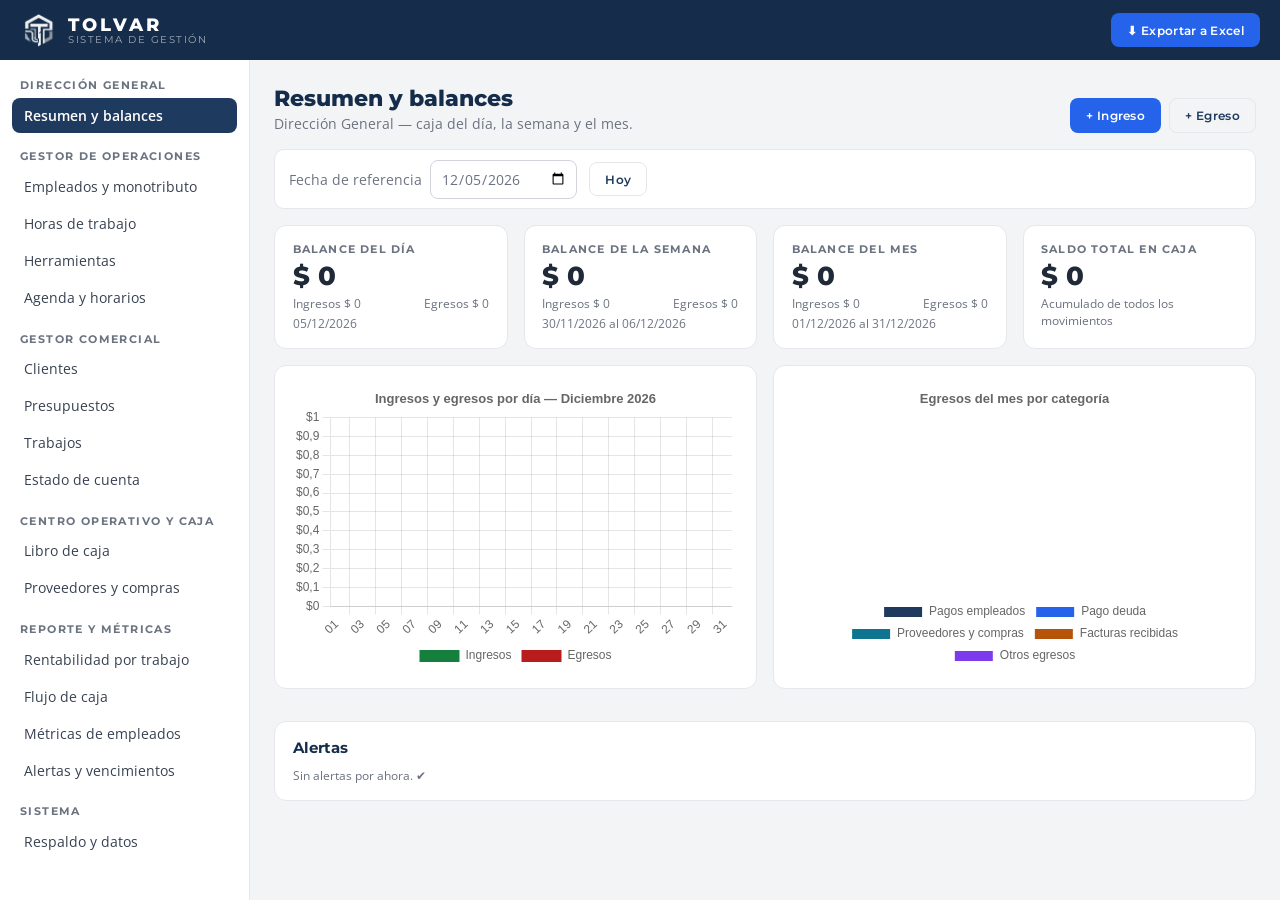
==== gestion/index.html @ 189f269f "Agregar sistema de gestión (/gestion): dashboard, libro de caja y exportación a Excel" ====
<!DOCTYPE html>
<html lang="es">
<head>
    <meta charset="UTF-8">
    <meta name="viewport" content="width=device-width, initial-scale=1.0">
    <meta name="robots" content="noindex, nofollow">
    <meta name="theme-color" content="#152d4a">
    <title>TOLVAR | Sistema de Gestión</title>
    <link rel="icon" href="../favicon.ico" sizes="48x48">
    <link rel="apple-touch-icon" sizes="180x180" href="../apple-touch-icon.png">
    <link href="https://fonts.googleapis.com/css2?family=Montserrat:wght@500;600;700;800&family=Open+Sans:wght@400;500;600&display=swap" rel="stylesheet">
    <link rel="stylesheet" href="style.css">
</head>
<body>
    <header class="top">
        <a class="brand" href="#resumen">
            <img src="../logo.png" alt="Tolvar" width="38" height="38">
            <span><b>TOLVAR</b><small>Sistema de gestión</small></span>
        </a>
        <div class="top-actions">
            <button class="btn btn-ghost" id="btnMenu" aria-label="Menú">☰</button>
            <button class="btn btn-primary" id="btnExcel">⬇ Exportar a Excel</button>
        </div>
    </header>

    <div class="layout">
        <nav id="side" aria-label="Módulos"></nav>
        <main id="main"></main>
    </div>

    <dialog id="dlg">
        <form method="dialog" id="dlgForm" autocomplete="off">
            <h3 id="dlgTitle"></h3>
            <div id="dlgBody" class="form-grid"></div>
            <div class="dlg-actions">
                <button type="button" class="btn btn-ghost" id="dlgCancel">Cancelar</button>
                <button type="submit" class="btn btn-primary">Guardar</button>
            </div>
        </form>
    </dialog>

    <div id="toast" class="toast" role="status" hidden></div>
    <noscript><p style="padding:2rem">Este sistema necesita JavaScript.</p></noscript>

    <script src="vendor/chart.umd.js"></script>
    <script src="vendor/exceljs.min.js"></script>
    <script src="app.js"></script>
</body>
</html>
---- gestion/style.css ----
*, *::before, *::after { margin: 0; padding: 0; box-sizing: border-box; }

:root {
    --navy: #1F3A5F;
    --navy-dark: #152d4a;
    --navy-light: #2a4d7a;
    --gray: #6B7280;
    --gray-bg: #F3F4F6;
    --off-white: #F9FAFB;
    --border: #E5E7EB;
    --accent: #2563EB;
    --accent-light: #DBEAFE;
    --ok: #15803d;
    --ok-bg: #DCFCE7;
    --bad: #b91c1c;
    --bad-bg: #FEE2E2;
    --warn: #b45309;
    --warn-bg: #FEF3C7;
}

html { scroll-behavior: smooth; }
body { font-family: 'Open Sans', sans-serif; color: #1F2937; background: var(--gray-bg); font-size: 15px; }
h1, h2, h3, .brand b, .nav-group, th, .btn, .card .label { font-family: 'Montserrat', sans-serif; }

/* ── Header ── */
.top {
    position: fixed; top: 0; left: 0; right: 0; height: 60px; z-index: 50;
    background: var(--navy-dark); color: #fff;
    display: flex; align-items: center; justify-content: space-between; padding: 0 1.25rem;
}
.brand { display: flex; align-items: center; gap: 10px; text-decoration: none; color: #fff; }
.brand img { border-radius: 8px; object-fit: contain; }
.brand span { display: flex; flex-direction: column; line-height: 1.1; }
.brand b { letter-spacing: 3px; font-size: 1.1rem; font-weight: 800; }
.brand small { font-size: .62rem; letter-spacing: 1.5px; text-transform: uppercase; opacity: .6; font-family: 'Montserrat', sans-serif; }
.top-actions { display: flex; gap: .5rem; align-items: center; }

/* ── Buttons ── */
.btn {
    border: 1px solid transparent; border-radius: 8px; padding: .55rem .95rem; font-size: .78rem; font-weight: 600;
    cursor: pointer; letter-spacing: .3px; transition: background .15s, border-color .15s;
}
.btn-primary { background: var(--accent); color: #fff; }
.btn-primary:hover { background: #1d4ed8; }
.btn-ghost { background: transparent; color: var(--navy); border-color: var(--border); }
.top .btn-ghost { color: #fff; border-color: rgba(255,255,255,.25); }
.btn-ghost:hover { background: rgba(31,58,95,.06); }
.btn-danger { background: var(--bad-bg); color: var(--bad); }
.btn-ok { background: var(--ok-bg); color: var(--ok); }
.mini {
    border: 1px solid var(--border); background: #fff; border-radius: 6px; padding: .25rem .5rem; font-size: .72rem;
    cursor: pointer; color: var(--navy); margin: 0 2px 2px 0; white-space: nowrap;
}
.mini:hover { background: var(--accent-light); }
.mini.del:hover { background: var(--bad-bg); color: var(--bad); }
#btnMenu { display: none; }

/* ── Layout ── */
.layout { display: grid; grid-template-columns: 250px 1fr; padding-top: 60px; min-height: 100vh; }
#side {
    background: #fff; border-right: 1px solid var(--border); padding: 1rem .75rem 2rem;
    position: sticky; top: 60px; height: calc(100vh - 60px); overflow-y: auto;
}
.nav-group { font-size: .66rem; font-weight: 700; letter-spacing: 1.4px; text-transform: uppercase; color: var(--gray); margin: 1.1rem .5rem .35rem; }
.nav-group:first-child { margin-top: .2rem; }
#side a {
    display: block; padding: .5rem .75rem; border-radius: 8px; text-decoration: none; color: #374151; font-size: .88rem; margin-bottom: 2px;
}
#side a:hover { background: var(--gray-bg); }
#side a.active { background: var(--navy); color: #fff; font-weight: 600; }
main { padding: 1.5rem; min-width: 0; max-width: 1200px; width: 100%; }

/* ── Page ── */
.page-head { display: flex; justify-content: space-between; align-items: flex-end; gap: 1rem; flex-wrap: wrap; margin-bottom: 1rem; }
.page-head h1 { font-size: 1.4rem; color: var(--navy-dark); font-weight: 800; }
.page-head p { color: var(--gray); font-size: .85rem; margin-top: 2px; }
.head-actions { display: flex; gap: .5rem; flex-wrap: wrap; }
.toolbar { display: flex; gap: .75rem; align-items: center; flex-wrap: wrap; background: #fff; border: 1px solid var(--border); border-radius: 10px; padding: .6rem .9rem; margin-bottom: 1rem; font-size: .85rem; }
.toolbar label { display: flex; align-items: center; gap: .5rem; color: var(--gray); }
input, select, textarea {
    font: inherit; padding: .5rem .6rem; border: 1px solid #D1D5DB; border-radius: 8px; background: #fff; width: 100%; color: inherit;
}
.toolbar input, .toolbar select { width: auto; }
input:focus, select:focus, textarea:focus { outline: 2px solid var(--accent-light); border-color: var(--accent); }
input[type=checkbox] { width: 18px; height: 18px; }

.grid { display: grid; gap: 1rem; margin-bottom: 1rem; }
.grid-4 { grid-template-columns: repeat(4, minmax(0, 1fr)); }
.grid-2 { grid-template-columns: repeat(2, minmax(0, 1fr)); }
.card { background: #fff; border: 1px solid var(--border); border-radius: 12px; padding: 1rem 1.1rem; }
.card .label { font-size: .68rem; font-weight: 700; letter-spacing: 1.2px; text-transform: uppercase; color: var(--gray); }
.card .big { font-family: 'Montserrat', sans-serif; font-size: 1.6rem; font-weight: 800; margin: .25rem 0; }
.card .sub { font-size: .78rem; color: var(--gray); display: flex; justify-content: space-between; gap: .5rem; flex-wrap: wrap; }
.pos { color: var(--ok); } .neg { color: var(--bad); }
.panel { background: #fff; border: 1px solid var(--border); border-radius: 12px; padding: 1rem 1.1rem; margin-bottom: 1rem; }
.panel h2 { font-size: .95rem; color: var(--navy-dark); margin-bottom: .6rem; }
.chartbox { position: relative; height: 290px; }

/* ── Tables ── */
.table-wrap { overflow-x: auto; background: #fff; border: 1px solid var(--border); border-radius: 12px; }
table { border-collapse: collapse; width: 100%; font-size: .85rem; }
th { text-align: left; font-size: .68rem; text-transform: uppercase; letter-spacing: .8px; color: var(--gray); background: var(--off-white); padding: .6rem .7rem; white-space: nowrap; border-bottom: 1px solid var(--border); }
td { padding: .55rem .7rem; border-bottom: 1px solid var(--border); vertical-align: top; }
tr:last-child td { border-bottom: none; }
tbody tr:hover { background: var(--off-white); }
td.n, th.n { text-align: right; font-variant-numeric: tabular-nums; white-space: nowrap; }
tfoot td { font-weight: 700; background: var(--off-white); border-top: 2px solid var(--border); }
.empty { padding: 1.5rem; text-align: center; color: var(--gray); font-size: .9rem; }
.hint { font-size: .78rem; color: var(--gray); margin-top: .6rem; }

.badge { display: inline-block; padding: .12rem .5rem; border-radius: 999px; font-size: .7rem; font-weight: 600; background: var(--gray-bg); color: #374151; }
.badge.ok { background: var(--ok-bg); color: var(--ok); }
.badge.bad { background: var(--bad-bg); color: var(--bad); }
.badge.warn { background: var(--warn-bg); color: var(--warn); }
.badge.info { background: var(--accent-light); color: #1d4ed8; }

.alerts { list-style: none; display: grid; gap: .4rem; }
.alerts li { display: flex; gap: .6rem; align-items: center; padding: .5rem .7rem; border-radius: 8px; font-size: .85rem; background: var(--gray-bg); }
.alerts li.red { background: var(--bad-bg); }
.alerts li.amber { background: var(--warn-bg); }
.alerts li.info { background: var(--accent-light); }
.alerts small { margin-left: auto; color: var(--gray); white-space: nowrap; }

/* ── Dialog ── */
dialog { border: none; border-radius: 14px; padding: 1.4rem; width: min(560px, 94vw); box-shadow: 0 20px 60px rgba(0,0,0,.3); }
dialog::backdrop { background: rgba(15,23,42,.55); }
dialog h3 { color: var(--navy-dark); margin-bottom: 1rem; }
.form-grid { display: grid; grid-template-columns: 1fr 1fr; gap: .8rem; max-height: 60vh; overflow-y: auto; padding: 2px; }
.form-grid .full { grid-column: 1 / -1; }
.form-grid label { font-size: .75rem; color: var(--gray); font-weight: 600; display: block; margin-bottom: 3px; }
.dlg-actions { display: flex; justify-content: flex-end; gap: .5rem; margin-top: 1.1rem; }
.toast { position: fixed; bottom: 1.2rem; left: 50%; transform: translateX(-50%); background: var(--navy-dark); color: #fff; padding: .65rem 1.1rem; border-radius: 10px; font-size: .85rem; z-index: 100; }

/* ── Responsive ── */
@media (max-width: 960px) {
    .grid-4 { grid-template-columns: repeat(2, minmax(0, 1fr)); }
    .grid-2 { grid-template-columns: 1fr; }
}
@media (max-width: 780px) {
    #btnMenu { display: inline-block; }
    .layout { grid-template-columns: 1fr; }
    #side { display: none; position: fixed; top: 60px; left: 0; right: 0; bottom: 0; height: auto; z-index: 40; }
    #side.open { display: block; }
    main { padding: 1rem; }
    .form-grid { grid-template-columns: 1fr; }
    .card .big { font-size: 1.3rem; }
    #btnExcel { padding: .5rem .6rem; }
}
@media (max-width: 480px) { .grid-4 { grid-template-columns: 1fr; } }
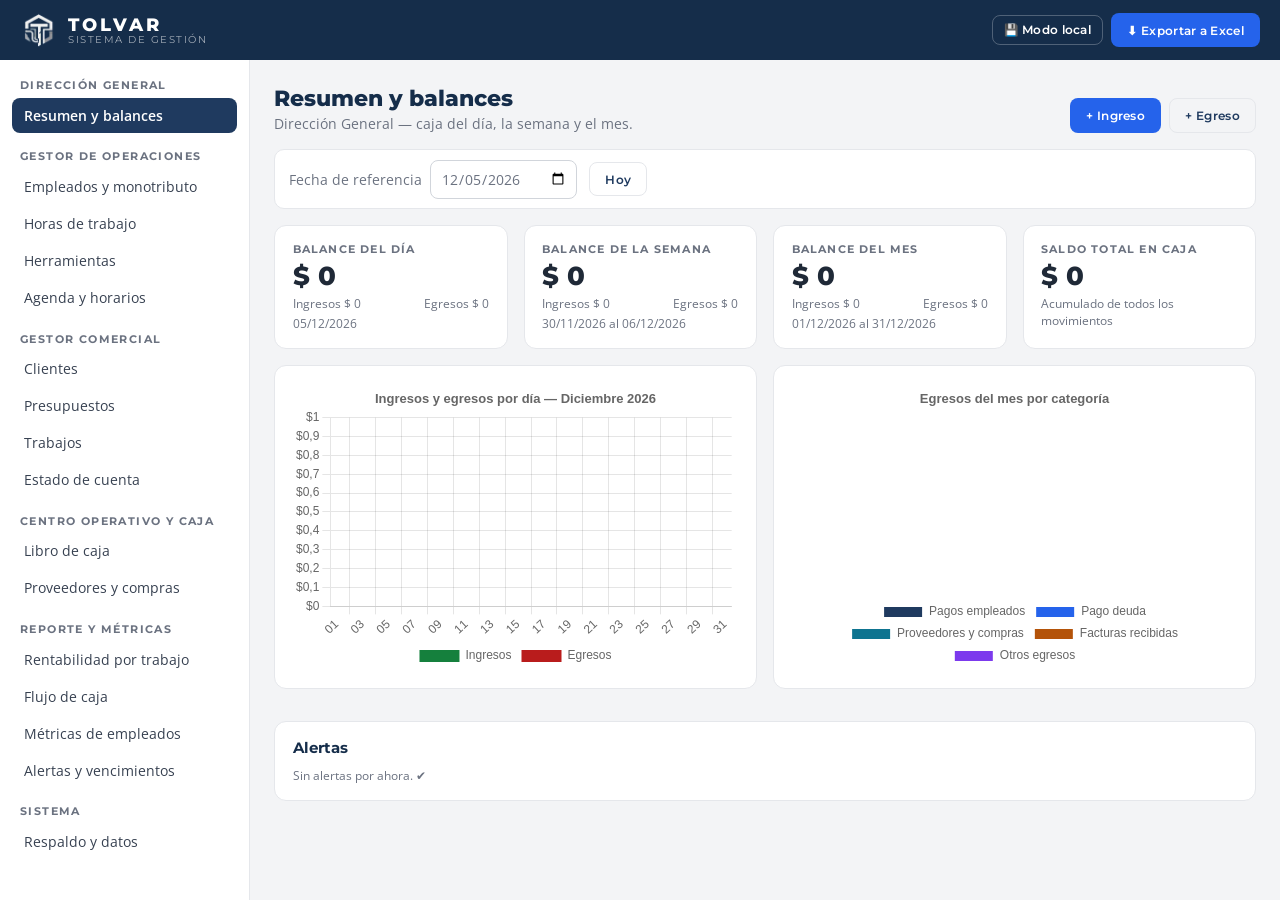
==== commit 02dc9a79: "Conectar el sistema de gestión a Supabase (login, sincronización y esquema SQL) - Login con email/co" ====
--- a/gestion/index.html
+++ b/gestion/index.html
@@ -19,6 +19,8 @@
         </a>
         <div class="top-actions">
             <button class="btn btn-ghost" id="btnMenu" aria-label="Menú">☰</button>
+            <button class="btn btn-ghost" id="sync" data-a="refresh" title="Actualizar datos"></button>
+            <button class="btn btn-ghost" id="btnLogout" data-a="logout" hidden>Salir</button>
             <button class="btn btn-primary" id="btnExcel">⬇ Exportar a Excel</button>
         </div>
     </header>
@@ -44,6 +46,8 @@
 
     <script src="vendor/chart.umd.js"></script>
     <script src="vendor/exceljs.min.js"></script>
+    <script src="vendor/supabase.js"></script>
+    <script src="config.js"></script>
     <script src="app.js"></script>
 </body>
 </html>
--- a/gestion/style.css
+++ b/gestion/style.css
@@ -131,6 +131,17 @@
 .dlg-actions { display: flex; justify-content: flex-end; gap: .5rem; margin-top: 1.1rem; }
 .toast { position: fixed; bottom: 1.2rem; left: 50%; transform: translateX(-50%); background: var(--navy-dark); color: #fff; padding: .65rem 1.1rem; border-radius: 10px; font-size: .85rem; z-index: 100; }
 
+/* ── Login y estado de sincronización ── */
+#login { position: fixed; inset: 0; z-index: 200; background: var(--navy-dark); display: flex; align-items: center; justify-content: center; padding: 1rem; }
+#login[hidden] { display: none; }
+.login-card { background: #fff; border-radius: 16px; padding: 2rem 1.6rem; width: min(380px, 100%); display: grid; gap: .8rem; text-align: center; }
+.login-card img { margin: 0 auto; border-radius: 10px; }
+.login-card h2 { color: var(--navy-dark); font-size: 1.15rem; }
+.login-card p { color: var(--gray); font-size: .85rem; }
+.login-err { color: var(--bad); font-size: .82rem; min-height: 1.1em; }
+#sync { font-size: .72rem; padding: .45rem .7rem; }
+#sync.ok { color: #86efac; } #sync.error { color: #fca5a5; }
+
 /* ── Responsive ── */
 @media (max-width: 960px) {
     .grid-4 { grid-template-columns: repeat(2, minmax(0, 1fr)); }
@@ -145,5 +156,6 @@
     .form-grid { grid-template-columns: 1fr; }
     .card .big { font-size: 1.3rem; }
     #btnExcel { padding: .5rem .6rem; }
+    #sync { padding: .45rem .5rem; }
 }
 @media (max-width: 480px) { .grid-4 { grid-template-columns: 1fr; } }
